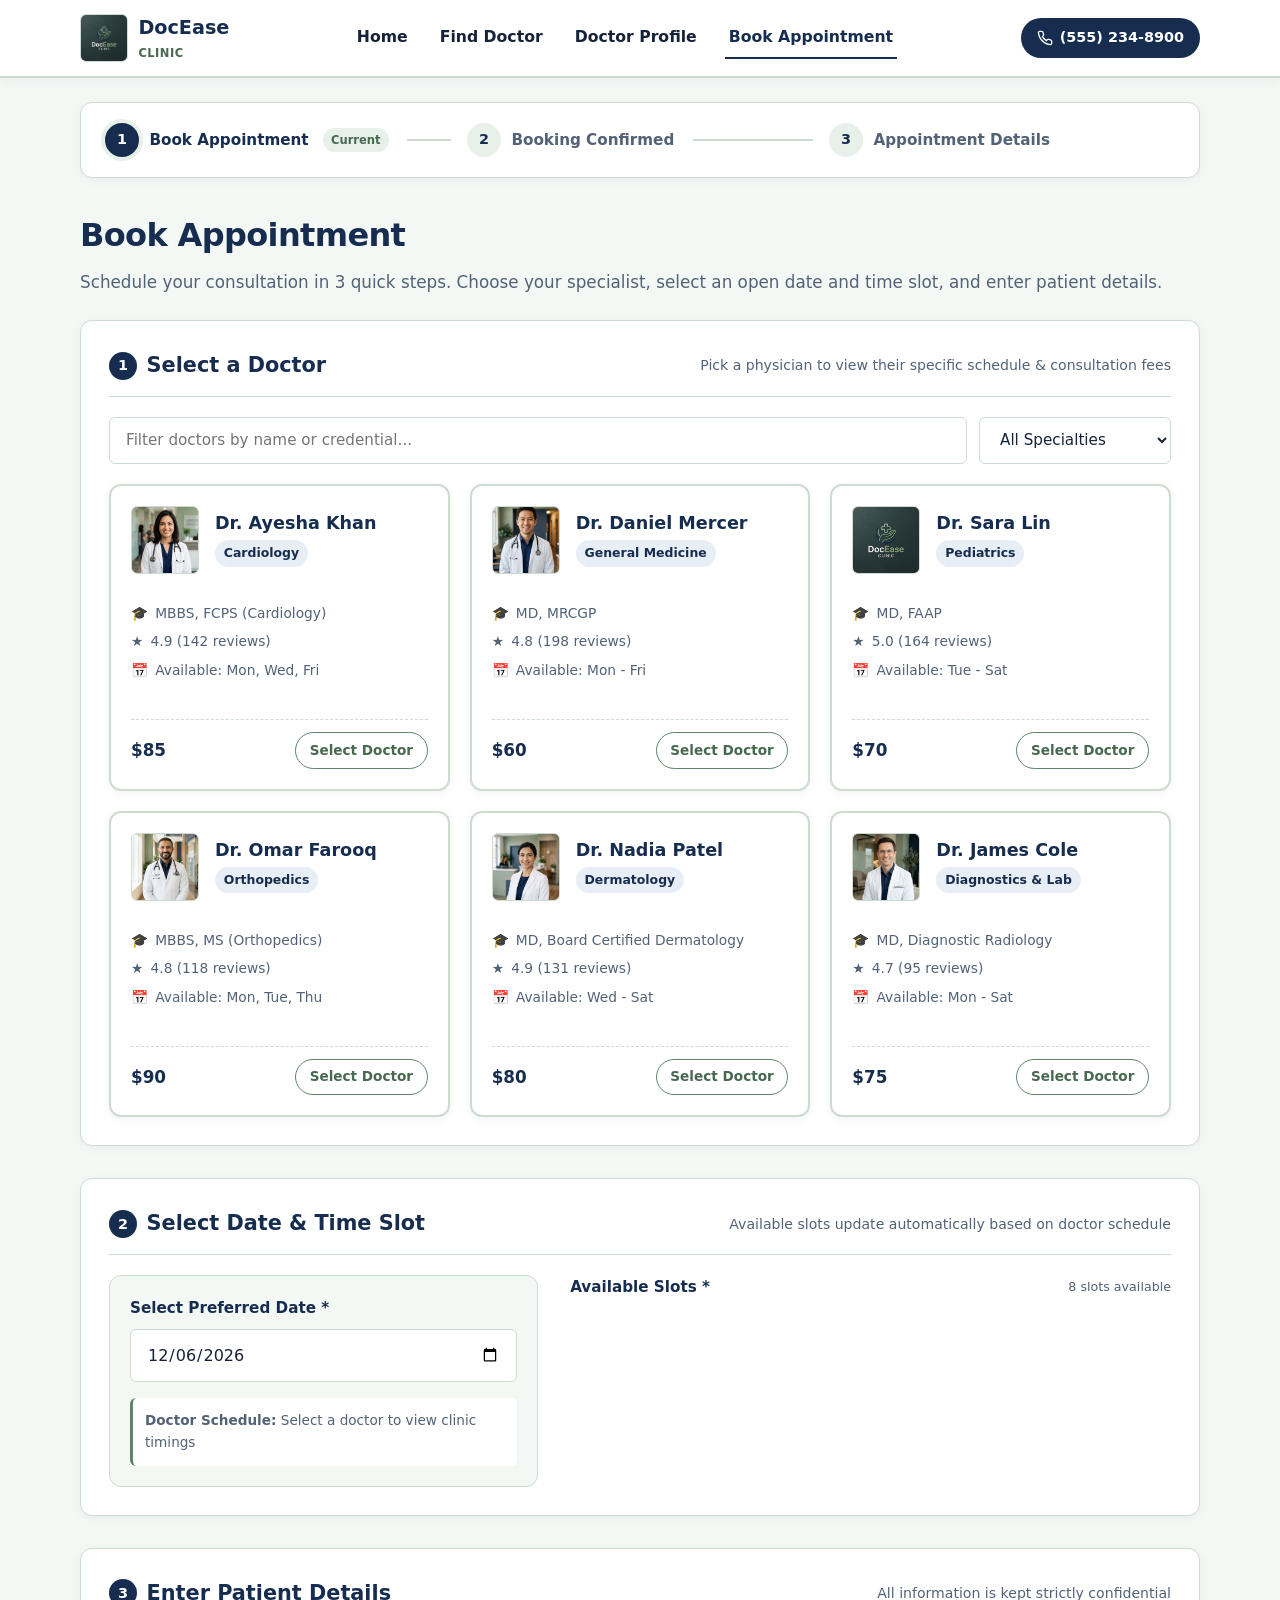
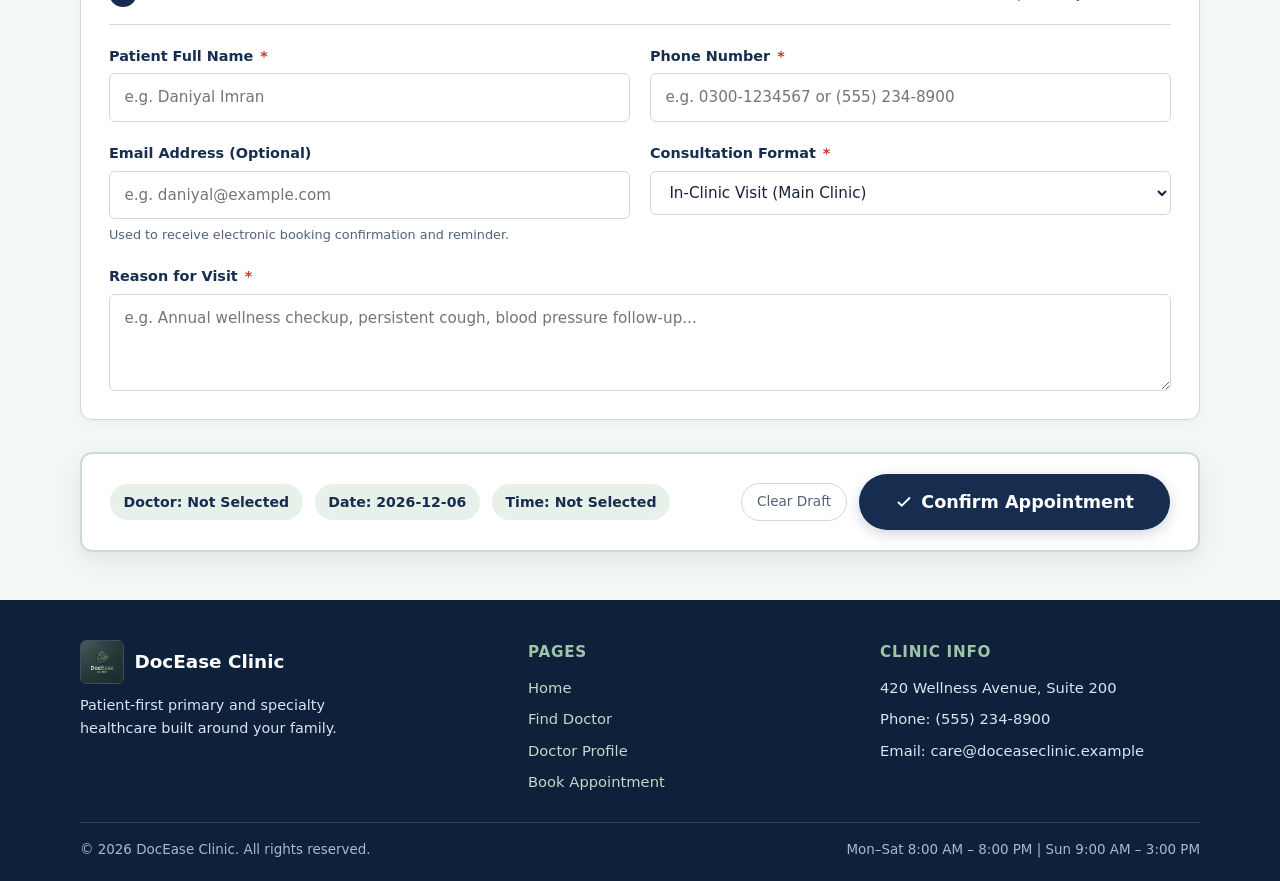
==== book-appointment.html @ dcadb812 "Implement Page 1 appointment booking" ====
<!DOCTYPE html>
<html lang="en">
<head>
  <meta charset="UTF-8">
  <meta name="viewport" content="width=device-width, initial-scale=1.0">
  <title>DocEase Clinic | Book Appointment</title>
  <meta name="description" content="Book an in-clinic or video consultation appointment with DocEase Clinic doctors. Choose your specialist, pick an available slot, and confirm in minutes.">
  <link rel="icon" type="image/jpeg" href="images/logo.jpg">
  <link rel="stylesheet" href="css/styles.css">
  <link rel="stylesheet" href="css/booking.css">
</head>
<body>
  <a class="skip-link" href="#main-content">Skip to main content</a>

  <!-- Header: Shared DocEase Navbar -->
  <header class="site-header">
    <div class="container nav-wrapper">
      <a class="brand" href="index.html">
        <img class="brand__logo" src="images/logo.jpg" alt="DocEase Clinic logo">
        <span>
          DocEase
          <span class="brand__sub">Clinic</span>
        </span>
      </a>

      <button class="nav-toggle" id="navToggle" type="button" aria-expanded="false" aria-controls="navMenu" aria-label="Toggle navigation menu">
        Menu
      </button>

      <nav class="nav-center" aria-label="Primary navigation">
        <ul class="nav-menu" id="navMenu">
          <li><a class="nav-link" href="index.html">Home</a></li>
          <li><a class="nav-link" href="finddoctor.html">Find Doctor</a></li>
          <li><a class="nav-link" href="doctorprofile.html">Doctor Profile</a></li>
          <li><a class="nav-link is-active" href="book-appointment.html" aria-current="page">Book Appointment</a></li>
        </ul>
      </nav>

      <a class="nav-phone" href="tel:+15552348900" aria-label="Call clinic phone number">
        <svg width="16" height="16" viewBox="0 0 24 24" fill="none" stroke="currentColor" stroke-width="2" aria-hidden="true">
          <path d="M22 16.92v3a2 2 0 0 1-2.18 2 19.79 19.79 0 0 1-8.63-3.07 19.5 19.5 0 0 1-6-6 19.79 19.79 0 0 1-3.07-8.67A2 2 0 0 1 4.11 2h3a2 2 0 0 1 2 1.72 12.84 12.84 0 0 0 .7 2.81 2 2 0 0 1-.45 2.11L8.09 9.91a16 16 0 0 0 6 6l1.27-1.27a2 2 0 0 1 2.11-.45 12.84 12.84 0 0 0 2.81.7A2 2 0 0 1 22 16.92z"/>
        </svg>
        (555) 234-8900
      </a>
    </div>
  </header>

  <main id="main-content">
    <div class="container">

      <!-- Breadcrumbs & Step Progress Bar (Matches Wireframe Navigation) -->
      <nav class="booking-steps-wrapper" aria-label="Appointment booking steps">
        <ol class="booking-steps">
          <li class="booking-step-item is-active" aria-current="step">
            <span class="booking-step-number">1</span>
            <span>Book Appointment</span>
            <span class="booking-step-tag">Current</span>
          </li>
          <li class="booking-step-item">
            <span class="booking-step-number">2</span>
            <span>Booking Confirmed</span>
          </li>
          <li class="booking-step-item">
            <span class="booking-step-number">3</span>
            <span>Appointment Details</span>
          </li>
        </ol>
      </nav>

      <!-- Main Heading -->
      <h1 class="booking-page-title">Book Appointment</h1>
      <p class="booking-page-subtitle">
        Schedule your consultation in 3 quick steps. Choose your specialist, select an open date and time slot, and enter patient details.
      </p>

      <!-- Alert Notification Banner (for submission feedback or errors) -->
      <div id="bookingAlert" class="booking-alert-toast" role="alert" aria-live="assertive">
        <span id="bookingAlertText"></span>
      </div>

      <form id="appointmentBookingForm" novalidate>

        <!-- ================================================================
             SECTION 1: Select a Doctor
             ================================================================ -->
        <section class="booking-section" id="sectionDoctor" aria-labelledby="headingDoctor">
          <div class="booking-section-header">
            <h2 class="booking-section-title" id="headingDoctor">
              <span class="section-number-badge" aria-hidden="true">1</span>
              Select a Doctor
            </h2>
            <span class="booking-section-tip">Pick a physician to view their specific schedule &amp; consultation fees</span>
          </div>

          <!-- Doctor Filter and Search Bar -->
          <div class="doctor-search-bar">
            <label class="sr-only" for="doctorSearchInput">Search doctor by name or specialty</label>
            <input
              type="search"
              id="doctorSearchInput"
              class="doctor-search-input"
              placeholder="Filter doctors by name or credential..."
              autocomplete="off"
            >
            <label class="sr-only" for="doctorSpecialtyFilter">Filter by specialty</label>
            <select id="doctorSpecialtyFilter" class="doctor-filter-select">
              <option value="all">All Specialties</option>
              <option value="Cardiology">Cardiology</option>
              <option value="General Medicine">General Medicine</option>
              <option value="Pediatrics">Pediatrics</option>
              <option value="Orthopedics">Orthopedics</option>
              <option value="Dermatology">Dermatology</option>
              <option value="Diagnostics &amp; Lab">Diagnostics &amp; Lab</option>
            </select>
          </div>

          <!-- Doctor Cards Container (populated by js/booking.js) -->
          <div
            id="doctorsContainer"
            class="doctors-cards-grid"
            role="radiogroup"
            aria-labelledby="headingDoctor"
          >
            <!-- Rendered dynamically from window.CLINIC_DATA.doctors -->
          </div>

          <div id="doctorSelectionError" class="field-error-msg" role="alert">
            Please choose a doctor before continuing.
          </div>
        </section>

        <!-- ================================================================
             SECTION 2: Select Date & Time Slot
             ================================================================ -->
        <section class="booking-section" id="sectionDateTime" aria-labelledby="headingDateTime">
          <div class="booking-section-header">
            <h2 class="booking-section-title" id="headingDateTime">
              <span class="section-number-badge" aria-hidden="true">2</span>
              Select Date &amp; Time Slot
            </h2>
            <span class="booking-section-tip">Available slots update automatically based on doctor schedule</span>
          </div>

          <div class="datetime-container">
            <!-- Left: Date Picker -->
            <div class="date-picker-box">
              <label for="appointmentDate">Select Preferred Date <span class="required-star">*</span></label>
              <input
                type="date"
                id="appointmentDate"
                class="date-input"
                required
                aria-describedby="doctorScheduleHelp"
              >
              <div id="dateError" class="field-error-msg" role="alert">
                Please select a valid future date.
              </div>

              <div class="doctor-availability-info" id="doctorScheduleHelp">
                <strong>Doctor Schedule:</strong>
                <span id="selectedDoctorScheduleText">Select a doctor to view clinic timings</span>
              </div>
            </div>

            <!-- Right: Time Slots -->
            <div class="slots-box">
              <div class="slots-box__title">
                <span>Available Slots <span class="required-star">*</span></span>
                <small id="slotCountLabel" style="font-weight:400;color:var(--color-text-muted);">8 slots available</small>
              </div>

              <div
                id="slotsGrid"
                class="slots-grid"
                role="radiogroup"
                aria-label="Available appointment time slots"
              >
                <!-- Time slot buttons populated by js/booking.js -->
              </div>

              <div id="slotError" class="field-error-msg" role="alert">
                Please select an available time slot.
              </div>

              <!-- Inline feedback message for booked/unavailable slots -->
              <div
                id="slotNotification"
                class="slot-notification-banner slot-notification-banner--warning"
                role="status"
                aria-live="polite"
              ></div>
            </div>
          </div>
        </section>

        <!-- ================================================================
             SECTION 3: Enter Patient Details
             ================================================================ -->
        <section class="booking-section" id="sectionPatient" aria-labelledby="headingPatient">
          <div class="booking-section-header">
            <h2 class="booking-section-title" id="headingPatient">
              <span class="section-number-badge" aria-hidden="true">3</span>
              Enter Patient Details
            </h2>
            <span class="booking-section-tip">All information is kept strictly confidential</span>
          </div>

          <div class="patient-form-grid">
            <!-- Full Name (Matching wireframe sketch placeholder: e.g. Daniyal Imran) -->
            <div class="form-group">
              <label for="patientFullName">Patient Full Name <span class="required-star">*</span></label>
              <input
                type="text"
                id="patientFullName"
                class="form-input"
                placeholder="e.g. Daniyal Imran"
                required
                autocomplete="name"
              >
              <div id="nameError" class="field-error-msg" role="alert">
                Please enter the patient's full name (at least 2 letters).
              </div>
            </div>

            <!-- Phone Number -->
            <div class="form-group">
              <label for="patientPhone">Phone Number <span class="required-star">*</span></label>
              <input
                type="tel"
                id="patientPhone"
                class="form-input"
                placeholder="e.g. 0300-1234567 or (555) 234-8900"
                required
                autocomplete="tel"
              >
              <div id="phoneError" class="field-error-msg" role="alert">
                Please enter a valid contact phone number (min 7 digits).
              </div>
            </div>

            <!-- Email Address (Optional for booking pass) -->
            <div class="form-group">
              <label for="patientEmail">Email Address (Optional)</label>
              <input
                type="email"
                id="patientEmail"
                class="form-input"
                placeholder="e.g. daniyal@example.com"
                autocomplete="email"
              >
              <span class="form-hint">Used to receive electronic booking confirmation and reminder.</span>
            </div>

            <!-- Visit Format Selector -->
            <div class="form-group">
              <label for="visitFormat">Consultation Format <span class="required-star">*</span></label>
              <select id="visitFormat" class="form-select" required>
                <option value="In-Clinic Visit">In-Clinic Visit (Main Clinic)</option>
                <option value="Video Consultation">Video Consultation (Telehealth)</option>
              </select>
            </div>

            <!-- Reason for visit (Matching wireframe sketch) -->
            <div class="form-group full-width">
              <label for="patientReason">Reason for Visit <span class="required-star">*</span></label>
              <textarea
                id="patientReason"
                class="form-textarea"
                rows="3"
                placeholder="e.g. Annual wellness checkup, persistent cough, blood pressure follow-up..."
                required
              ></textarea>
              <div id="reasonError" class="field-error-msg" role="alert">
                Please describe the primary reason for your visit (min 5 characters).
              </div>
            </div>
          </div>
        </section>

        <!-- ================================================================
             Summary & Action Bar
             ================================================================ -->
        <div class="booking-action-bar">
          <div class="booking-summary-chips" aria-label="Current booking selection summary">
            <span class="summary-pill" id="summaryDoctorChip">Doctor: Not Selected</span>
            <span class="summary-pill" id="summaryDateChip">Date: Not Selected</span>
            <span class="summary-pill" id="summaryTimeChip">Time: Not Selected</span>
          </div>

          <div style="display:flex; gap:0.75rem; align-items:center;">
            <button type="button" id="clearDraftBtn" class="btn-clear-draft">
              Clear Draft
            </button>
            <button type="submit" id="confirmAppointmentBtn" class="btn-confirm-appointment">
              <svg width="18" height="18" viewBox="0 0 24 24" fill="none" stroke="currentColor" stroke-width="2.5" aria-hidden="true">
                <polyline points="20 6 9 17 4 12"></polyline>
              </svg>
              Confirm Appointment
            </button>
          </div>
        </div>

      </form>
    </div>
  </main>

  <!-- Footer: Shared DocEase Footer -->
  <footer class="site-footer">
    <div class="container">
      <div class="footer-grid">
        <div>
          <div class="footer-brand">
            <img class="footer-brand__logo" src="images/logo.jpg" alt="DocEase Clinic logo">
            <span>DocEase Clinic</span>
          </div>
          <p style="margin:0;font-size:0.9rem;max-width:300px;">
            Patient-first primary and specialty healthcare built around your family.
          </p>
        </div>

        <div>
          <h3 class="footer-heading">Pages</h3>
          <ul class="footer-lines">
            <li><a href="index.html">Home</a></li>
            <li><a href="finddoctor.html">Find Doctor</a></li>
            <li><a href="doctorprofile.html">Doctor Profile</a></li>
            <li><a href="book-appointment.html">Book Appointment</a></li>
          </ul>
        </div>

        <div>
          <h3 class="footer-heading">Clinic Info</h3>
          <ul class="footer-lines">
            <li>420 Wellness Avenue, Suite 200</li>
            <li>Phone: (555) 234-8900</li>
            <li>Email: care@doceaseclinic.example</li>
          </ul>
        </div>
      </div>

      <div class="footer-bottom">
        <span>&copy; <span id="currentYear">2026</span> DocEase Clinic. All rights reserved.</span>
        <span>Mon–Sat 8:00 AM – 8:00 PM | Sun 9:00 AM – 3:00 PM</span>
      </div>
    </div>
  </footer>

  <!-- Scripts -->
  <script src="js/data.js"></script>
  <script src="js/main.js"></script>
  <script src="js/booking.js"></script>
</body>
</html>
---- css/styles.css ----
/* ==========================================================================
   DocEase Clinic - Sage Green & Navy Blue Theme
   Styled for Home & Find Doctor Prototypes
   ========================================================================== */

:root {
  /* Navy Blue & Sage Green Palette */
  --color-navy: #162d50;
  --color-navy-dark: #0f203b;
  --color-navy-soft: #e8eef6;

  --color-sage: #5f8567;
  --color-sage-dark: #486950;
  --color-sage-light: #e7f0e9;
  --color-sage-tint: #f4f8f5;

  --color-bg: var(--color-sage-tint);
  --color-surface: #ffffff;
  --color-text: #152238;
  --color-text-muted: #526277;
  --color-border: #cedbd1;

  --font-sans: "Segoe UI", system-ui, -apple-system, BlinkMacSystemFont, Roboto,
    "Helvetica Neue", Arial, sans-serif;

  --container-max: 1160px;
  --radius-sm: 6px;
  --radius-md: 12px;
  --radius-lg: 16px;
  --radius-pill: 999px;

  --shadow-sm: 0 2px 8px rgba(22, 45, 80, 0.06);
  --shadow-md: 0 8px 24px rgba(22, 45, 80, 0.09);
}

*,
*::before,
*::after {
  box-sizing: border-box;
}

html {
  scroll-behavior: smooth;
}

body {
  margin: 0;
  font-family: var(--font-sans);
  color: var(--color-text);
  background-color: var(--color-bg);
  line-height: 1.6;
  -webkit-font-smoothing: antialiased;
}

img,
svg {
  display: block;
  max-width: 100%;
}

a {
  color: var(--color-navy);
  text-decoration: none;
}

a:hover {
  color: var(--color-sage-dark);
}

button,
input,
select,
textarea {
  font: inherit;
  color: inherit;
}

:focus-visible {
  outline: 3px solid var(--color-sage);
  outline-offset: 2px;
}

.sr-only {
  position: absolute;
  width: 1px;
  height: 1px;
  padding: 0;
  margin: -1px;
  overflow: hidden;
  clip: rect(0, 0, 0, 0);
  border: 0;
}

.skip-link {
  position: absolute;
  left: 1rem;
  top: -3rem;
  background: var(--color-navy);
  color: #ffffff;
  padding: 0.6rem 1rem;
  border-radius: var(--radius-sm);
  z-index: 1000;
  font-weight: 600;
}

.skip-link:focus {
  top: 0.75rem;
  color: #ffffff;
}

.container {
  width: 100%;
  max-width: var(--container-max);
  margin: 0 auto;
  padding: 0 1.25rem;
}

/* ==========================================================================
   Header / Navbar (Logo Left | Links Center | Phone No. Right)
   ========================================================================== */
.site-header {
  position: sticky;
  top: 0;
  z-index: 900;
  background: var(--color-surface);
  border-bottom: 2px solid var(--color-border);
  box-shadow: var(--shadow-sm);
}

.nav-wrapper {
  display: grid;
  grid-template-columns: auto 1fr auto;
  align-items: center;
  min-height: 76px;
  gap: 1.25rem;
}

.brand {
  display: inline-flex;
  align-items: center;
  gap: 0.65rem;
  font-weight: 700;
  font-size: 1.2rem;
  color: var(--color-navy);
}

.brand__logo {
  width: 48px;
  height: 48px;
  border-radius: var(--radius-sm);
  object-fit: cover;
  border: 1px solid var(--color-border);
  flex-shrink: 0;
}

.footer-brand__logo {
  width: 44px;
  height: 44px;
  border-radius: var(--radius-sm);
  object-fit: cover;
  border: 1px solid rgba(255, 255, 255, 0.2);
  flex-shrink: 0;
}

.brand__sub {
  display: block;
  font-size: 0.72rem;
  font-weight: 600;
  color: var(--color-sage-dark);
  letter-spacing: 0.04em;
  text-transform: uppercase;
}

.nav-center {
  display: flex;
  justify-content: center;
}

.nav-menu {
  display: flex;
  align-items: center;
  gap: 1.5rem;
  list-style: none;
  margin: 0;
  padding: 0;
}

.nav-link {
  display: inline-block;
  padding: 0.45rem 0.25rem;
  font-weight: 600;
  font-size: 0.98rem;
  color: var(--color-text);
  border-bottom: 2px solid transparent;
  transition: color 0.18s ease, border-color 0.18s ease;
}

.nav-link:hover {
  color: var(--color-navy);
  border-bottom-color: var(--color-sage);
}

.nav-link.is-active {
  color: var(--color-navy);
  border-bottom-color: var(--color-navy);
}

.nav-phone {
  display: inline-flex;
  align-items: center;
  gap: 0.45rem;
  padding: 0.52rem 1rem;
  border-radius: var(--radius-pill);
  background: var(--color-navy);
  color: #ffffff;
  font-weight: 600;
  font-size: 0.9rem;
  white-space: nowrap;
  transition: background-color 0.18s ease;
}

.nav-phone:hover {
  background: var(--color-sage-dark);
  color: #ffffff;
}

.nav-toggle {
  display: none;
  background: var(--color-sage-light);
  border: 1px solid var(--color-border);
  border-radius: var(--radius-sm);
  padding: 0.45rem 0.7rem;
  cursor: pointer;
  color: var(--color-navy);
  font-weight: 600;
}

/* ==========================================================================
   Hero Section (Left: Clinic Timing, Quote/Line, Search Bar | Right: IMG)
   ========================================================================== */
.hero {
  padding: 2.75rem 0 2.25rem;
  background: linear-gradient(135deg, var(--color-sage-light) 0%, var(--color-bg) 55%, var(--color-navy-soft) 100%);
  border-bottom: 1px solid var(--color-border);
}

.hero__grid {
  display: grid;
  grid-template-columns: 1.05fr 0.95fr;
  align-items: center;
  gap: 2.5rem;
}

.clinic-timing-pill {
  display: inline-flex;
  align-items: center;
  gap: 0.5rem;
  padding: 0.38rem 0.9rem;
  border-radius: var(--radius-pill);
  background: var(--color-navy);
  color: #ffffff;
  font-size: 0.85rem;
  font-weight: 600;
  margin-bottom: 1rem;
}

.clinic-timing-pill__dot {
  width: 8px;
  height: 8px;
  border-radius: 50%;
  background: #8fd19e;
}

.hero__quote {
  margin: 0 0 0.85rem;
  font-size: clamp(1.85rem, 3.6vw, 2.7rem);
  line-height: 1.16;
  color: var(--color-navy);
  letter-spacing: -0.015em;
}

.hero__quote span {
  color: var(--color-sage-dark);
}

.hero__lines {
  margin: 0 0 1.5rem;
  color: var(--color-text-muted);
  font-size: 1.02rem;
  max-width: 540px;
  display: grid;
  gap: 0.35rem;
}

/* Search Bar under Quote/Line */
.search-wrapper {
  position: relative;
  max-width: 540px;
}

.hero-search {
  display: flex;
  align-items: center;
  background: var(--color-surface);
  border: 2px solid var(--color-navy);
  border-radius: var(--radius-md);
  padding: 0.35rem 0.45rem 0.35rem 0.85rem;
  box-shadow: var(--shadow-sm);
  gap: 0.5rem;
}

.hero-search__icon {
  color: var(--color-sage-dark);
  flex-shrink: 0;
}

.hero-search__input {
  flex: 1;
  min-width: 0;
  border: 0;
  background: transparent;
  padding: 0.45rem 0.25rem;
  font-size: 0.96rem;
}

.hero-search__input:focus {
  outline: none;
}

.hero-search__btn {
  background: var(--color-sage);
  color: #ffffff;
  border: 0;
  border-radius: var(--radius-sm);
  padding: 0.55rem 1.05rem;
  font-weight: 600;
  cursor: pointer;
  transition: background-color 0.18s ease;
}

.hero-search__btn:hover {
  background: var(--color-sage-dark);
}

.search-results {
  position: absolute;
  top: calc(100% + 0.45rem);
  left: 0;
  right: 0;
  background: var(--color-surface);
  border: 1px solid var(--color-border);
  border-radius: var(--radius-md);
  box-shadow: var(--shadow-md);
  z-index: 200;
  max-height: 260px;
  overflow-y: auto;
}

.search-results[hidden] {
  display: none;
}

.search-result-item {
  display: flex;
  justify-content: space-between;
  align-items: center;
  gap: 0.75rem;
  padding: 0.7rem 0.95rem;
  border-bottom: 1px solid var(--color-border);
  font-size: 0.92rem;
}

.search-result-item:last-child {
  border-bottom: 0;
}

.search-result-item:hover {
  background: var(--color-sage-light);
}

.search-result-item__doctor {
  display: inline-flex;
  align-items: center;
  gap: 0.6rem;
}

.search-result-thumb,
.search-result-initials {
  width: 32px;
  height: 32px;
  border-radius: 50%;
  flex-shrink: 0;
}

.search-result-thumb {
  object-fit: cover;
  object-position: center top;
  border: 1.5px solid var(--color-border);
}

.search-result-initials {
  display: inline-flex;
  align-items: center;
  justify-content: center;
  background: var(--color-navy);
  color: #ffffff;
  font-size: 0.72rem;
  font-weight: 700;
}

.search-result-footer {
  display: flex;
  justify-content: space-between;
  align-items: center;
  padding: 0.65rem 0.95rem;
  background: var(--color-navy-soft);
  color: var(--color-navy);
  font-size: 0.88rem;
  font-weight: 700;
}

.search-result-footer:hover {
  background: var(--color-sage-light);
  color: var(--color-navy-dark);
}

/* Home Hero Quick Links & Card Action Links */
.hero-quick-actions {
  margin-top: 1rem;
  display: flex;
  flex-wrap: wrap;
  align-items: center;
  gap: 0.5rem;
  max-width: 540px;
}

.hero-quick-btn {
  display: inline-flex;
  align-items: center;
  gap: 0.4rem;
  padding: 0.45rem 0.9rem;
  border-radius: var(--radius-pill);
  background: var(--color-navy);
  color: #ffffff;
  font-size: 0.86rem;
  font-weight: 600;
  transition: background-color 0.18s ease, transform 0.15s ease;
}

.hero-quick-btn:hover {
  background: var(--color-sage-dark);
  color: #ffffff;
  transform: translateY(-1px);
}

.hero-quick-btn--outline {
  background: var(--color-surface);
  color: var(--color-navy);
  border: 1.5px solid var(--color-navy);
}

.hero-quick-btn--outline:hover {
  background: var(--color-navy);
  color: #ffffff;
}

.chart-panel__action--navy {
  background: var(--color-navy-soft);
  border-color: var(--color-navy);
}

.hero-quick-chip {
  display: inline-flex;
  align-items: center;
  padding: 0.36rem 0.75rem;
  border-radius: var(--radius-pill);
  background: var(--color-surface);
  border: 1px solid var(--color-border);
  color: var(--color-navy);
  font-size: 0.82rem;
  font-weight: 600;
  transition: background-color 0.18s ease, border-color 0.18s ease;
}

.hero-quick-chip:hover {
  background: var(--color-sage-light);
  border-color: var(--color-sage);
  color: var(--color-navy-dark);
}

.chart-panel__action {
  display: inline-flex;
  align-items: center;
  gap: 0.35rem;
  padding: 0.48rem 0.95rem;
  border-radius: var(--radius-pill);
  background: var(--color-sage-light);
  border: 1px solid var(--color-border);
  color: var(--color-navy);
  font-size: 0.86rem;
  font-weight: 600;
  white-space: nowrap;
  transition: background-color 0.18s ease, border-color 0.18s ease;
}

.chart-panel__action:hover {
  background: var(--color-navy);
  border-color: var(--color-navy);
  color: #ffffff;
}

/* Right Hero IMG Box */
.hero-image-card {
  background: var(--color-surface);
  border: 2px solid var(--color-border);
  border-radius: var(--radius-lg);
  padding: 1rem;
  box-shadow: var(--shadow-md);
}

.hero-image-card img,
.hero-image-card svg {
  width: 100%;
  aspect-ratio: 3 / 2;
  object-fit: cover;
  border-radius: var(--radius-md);
}

/* ==========================================================================
   Clinic Analysis Chart Band (Full Width Centered Box)
   ========================================================================== */
.section {
  padding: 2.25rem 0;
}

.chart-panel {
  background: var(--color-surface);
  border: 2px solid var(--color-border);
  border-radius: var(--radius-lg);
  padding: 1.5rem 1.75rem;
  box-shadow: var(--shadow-sm);
}

.chart-panel__header {
  display: flex;
  flex-wrap: wrap;
  justify-content: space-between;
  align-items: center;
  gap: 1rem;
  margin-bottom: 1.25rem;
}

.chart-panel__title {
  margin: 0;
  font-size: 1.3rem;
  color: var(--color-navy);
}

.chart-panel__subtitle {
  margin: 0.2rem 0 0;
  font-size: 0.9rem;
  color: var(--color-text-muted);
}

.chart-legend {
  display: flex;
  flex-wrap: wrap;
  gap: 1rem;
  font-size: 0.86rem;
  font-weight: 600;
}

.legend-item {
  display: inline-flex;
  align-items: center;
  gap: 0.4rem;
}

.legend-swatch {
  width: 12px;
  height: 12px;
  border-radius: 3px;
}

.legend-swatch--navy {
  background: var(--color-navy);
}

.legend-swatch--sage {
  background: var(--color-sage);
}

.chart-bars {
  display: grid;
  grid-template-columns: repeat(6, 1fr);
  gap: 1rem;
  align-items: end;
  min-height: 170px;
  padding: 1rem 0.5rem 0.25rem;
  border-bottom: 2px solid var(--color-border);
}

.chart-col {
  display: flex;
  flex-direction: column;
  align-items: center;
  gap: 0.45rem;
  height: 100%;
  justify-content: flex-end;
}

.chart-col__pair {
  display: flex;
  align-items: flex-end;
  gap: 0.3rem;
  height: 125px;
}

.chart-bar {
  width: 18px;
  border-radius: 5px 5px 0 0;
  transition: opacity 0.18s ease, transform 0.18s ease;
}

.chart-bar:hover {
  opacity: 0.88;
  transform: translateY(-2px);
}

.chart-bar--navy {
  background: var(--color-navy);
}

.chart-bar--sage {
  background: var(--color-sage);
}

.chart-col__label {
  font-size: 0.82rem;
  font-weight: 600;
  color: var(--color-text-muted);
  text-align: center;
}

.chart-col__val {
  font-size: 0.76rem;
  font-weight: 700;
  color: var(--color-navy);
}

/* ==========================================================================
   4-Image Row (Img 1 | Img 2 | Img 3 | Img 4)
   ========================================================================== */
.gallery-grid {
  display: grid;
  grid-template-columns: repeat(4, 1fr);
  gap: 1.25rem;
}

.gallery-card {
  background: var(--color-surface);
  border: 1px solid var(--color-border);
  border-radius: var(--radius-md);
  overflow: hidden;
  box-shadow: var(--shadow-sm);
  display: flex;
  flex-direction: column;
  transition: transform 0.2s ease, box-shadow 0.2s ease;
}

.gallery-card:hover {
  transform: translateY(-3px);
  box-shadow: var(--shadow-md);
}

.gallery-card__img {
  background: var(--color-sage-light);
  border-bottom: 1px solid var(--color-border);
  padding: 0.85rem;
}

.gallery-card__body {
  padding: 0.95rem 1rem 1.05rem;
  display: flex;
  flex-direction: column;
  flex: 1;
}

.gallery-card__title {
  margin: 0 0 0.25rem;
  font-size: 1rem;
  color: var(--color-navy);
}

.gallery-card__caption {
  margin: 0 0 0.75rem;
  font-size: 0.86rem;
  color: var(--color-text-muted);
  flex: 1;
}

.gallery-card__link {
  display: inline-flex;
  align-items: center;
  gap: 0.3rem;
  font-size: 0.84rem;
  font-weight: 700;
  color: var(--color-sage-dark);
}

.gallery-card__link:hover {
  color: var(--color-navy);
  text-decoration: underline;
}

/* ==========================================================================
   Find Doctor Page (Prototype: Directory Header + Filter/Search Box + Grid)
   ========================================================================== */
.directory-hero {
  padding: 2.35rem 0 1.85rem;
  background: linear-gradient(135deg, var(--color-sage-light) 0%, var(--color-bg) 55%, var(--color-navy-soft) 100%);
  border-bottom: 1px solid var(--color-border);
}

.directory-hero__badge {
  display: inline-flex;
  align-items: center;
  gap: 0.45rem;
  padding: 0.36rem 0.9rem;
  border-radius: var(--radius-pill);
  background: var(--color-navy);
  color: #ffffff;
  font-size: 0.83rem;
  font-weight: 600;
  letter-spacing: 0.02em;
  margin-bottom: 0.9rem;
}

.directory-hero__title {
  margin: 0 0 0.65rem;
  font-size: clamp(1.85rem, 3.4vw, 2.55rem);
  line-height: 1.15;
  color: var(--color-navy);
  letter-spacing: -0.015em;
}

.directory-hero__title span {
  color: var(--color-sage-dark);
}

.directory-hero__lines {
  display: grid;
  gap: 0.3rem;
  max-width: 680px;
  color: var(--color-text-muted);
  font-size: 1rem;
}

.directory-hero__lines p {
  margin: 0;
}

/* Filter and Search Box (matches prototype card) */
.filter-panel {
  background: var(--color-surface);
  border: 2px solid var(--color-border);
  border-radius: var(--radius-lg);
  padding: 1.5rem 1.6rem;
  box-shadow: var(--shadow-md);
}

.filter-search {
  display: flex;
  align-items: center;
  gap: 0.65rem;
  background: var(--color-sage-tint);
  border: 2px solid var(--color-navy);
  border-radius: var(--radius-pill);
  padding: 0.45rem 0.65rem 0.45rem 1.05rem;
  margin-bottom: 1.35rem;
  transition: box-shadow 0.18s ease;
}

.filter-search:focus-within {
  box-shadow: 0 0 0 3px rgba(95, 133, 103, 0.25);
}

.filter-search__icon {
  color: var(--color-navy);
  flex-shrink: 0;
}

.filter-search__input {
  flex: 1;
  min-width: 0;
  border: 0;
  background: transparent;
  padding: 0.4rem 0.25rem;
  font-size: 0.98rem;
  color: var(--color-text);
}

.filter-search__input:focus {
  outline: none;
}

.filter-search__clear {
  border: 0;
  background: var(--color-navy-soft);
  color: var(--color-navy);
  border-radius: var(--radius-pill);
  padding: 0.32rem 0.75rem;
  font-size: 0.82rem;
  font-weight: 600;
  cursor: pointer;
}

.filter-search__clear:hover {
  background: var(--color-navy);
  color: #ffffff;
}

.filter-groups {
  display: grid;
  gap: 1.15rem;
}

.filter-groups > div,
.filter-split > div {
  min-width: 0;
}

.filter-split {
  display: grid;
  grid-template-columns: 1fr 1fr;
  gap: 1.25rem;
  padding-top: 0.75rem;
  border-top: 1px solid var(--color-border);
}

.filter-split--triple {
  grid-template-columns: repeat(3, 1fr);
}

.filter-group__label {
  display: block;
  margin-bottom: 0.55rem;
  font-size: 0.9rem;
  font-weight: 700;
  color: var(--color-navy);
  letter-spacing: 0.01em;
}

.filter-chips {
  display: flex;
  flex-wrap: wrap;
  gap: 0.5rem;
}

.filter-chip {
  padding: 0.45rem 0.95rem;
  border-radius: var(--radius-sm);
  border: 1.5px solid var(--color-border);
  background: var(--color-sage-tint);
  color: var(--color-navy);
  font-size: 0.88rem;
  font-weight: 600;
  cursor: pointer;
  transition: background-color 0.16s ease, color 0.16s ease, border-color 0.16s ease, transform 0.12s ease;
}

.filter-chip:hover {
  background: var(--color-sage-light);
  border-color: var(--color-sage);
}

.filter-chip.is-active {
  background: var(--color-navy);
  border-color: var(--color-navy);
  color: #ffffff;
}

.filter-chip--sage.is-active {
  background: var(--color-sage-dark);
  border-color: var(--color-sage-dark);
  color: #ffffff;
}

/* Results Toolbar & Doctor Cards */
.directory-toolbar {
  display: flex;
  flex-wrap: wrap;
  justify-content: space-between;
  align-items: center;
  gap: 0.75rem;
  margin: 1.65rem 0 1.1rem;
}

.directory-toolbar__actions {
  display: flex;
  flex-wrap: wrap;
  align-items: center;
  gap: 0.65rem;
}

.directory-count {
  margin: 0;
  font-size: 0.98rem;
  font-weight: 700;
  color: var(--color-navy);
}

.directory-count span {
  color: var(--color-sage-dark);
}

.btn-reset {
  padding: 0.42rem 0.95rem;
  border-radius: var(--radius-pill);
  border: 1.5px solid var(--color-navy);
  background: transparent;
  color: var(--color-navy);
  font-size: 0.85rem;
  font-weight: 600;
  cursor: pointer;
  transition: background-color 0.16s ease, color 0.16s ease;
}

.btn-reset:hover:not(:disabled) {
  background: var(--color-navy);
  color: #ffffff;
}

.btn-reset:disabled {
  opacity: 0.45;
  cursor: default;
}

.doctors-grid {
  display: grid;
  grid-template-columns: repeat(3, 1fr);
  gap: 1.25rem;
}

.doctor-card {
  min-width: 0;
  background: var(--color-surface);
  border: 1.5px solid var(--color-border);
  border-top: 4px solid var(--color-navy);
  border-radius: var(--radius-md);
  padding: 1.25rem;
  box-shadow: var(--shadow-sm);
  display: flex;
  flex-direction: column;
  gap: 0.9rem;
  transition: transform 0.18s ease, box-shadow 0.18s ease, border-color 0.18s ease;
}

.doctor-card:hover {
  transform: translateY(-3px);
  box-shadow: var(--shadow-md);
  border-color: var(--color-sage);
}

.doctor-card__head {
  display: flex;
  align-items: flex-start;
  gap: 0.85rem;
}

.doctor-card__avatar {
  width: 56px;
  height: 56px;
  border-radius: var(--radius-md);
  background: linear-gradient(135deg, var(--color-navy), var(--color-sage-dark));
  color: #ffffff;
  font-weight: 700;
  font-size: 1.05rem;
  display: inline-flex;
  align-items: center;
  justify-content: center;
  flex-shrink: 0;
  overflow: hidden;
}

.doctor-card__avatar--photo {
  background: var(--color-sage-light);
  border: 2px solid var(--color-border);
}

.doctor-card__avatar--photo img {
  width: 100%;
  height: 100%;
  object-fit: cover;
  object-position: center top;
}

.doctor-card__name {
  margin: 0;
  font-size: 1.08rem;
  color: var(--color-navy);
  line-height: 1.25;
}

.doctor-card__creds {
  margin: 0.15rem 0 0;
  font-size: 0.82rem;
  color: var(--color-text-muted);
}

.doctor-card__badges {
  display: flex;
  flex-wrap: wrap;
  align-items: center;
  gap: 0.45rem;
}

.badge-specialty {
  display: inline-flex;
  align-items: center;
  padding: 0.25rem 0.65rem;
  border-radius: var(--radius-pill);
  background: var(--color-navy-soft);
  color: var(--color-navy);
  font-size: 0.79rem;
  font-weight: 700;
}

.badge-availability {
  display: inline-flex;
  align-items: center;
  gap: 0.35rem;
  padding: 0.25rem 0.65rem;
  border-radius: var(--radius-pill);
  font-size: 0.79rem;
  font-weight: 700;
}

.badge-availability--today {
  background: var(--color-sage-light);
  color: var(--color-sage-dark);
}

.badge-availability--scheduled {
  background: #eef1f5;
  color: var(--color-text-muted);
}

.doctor-card__bio {
  margin: 0;
  font-size: 0.89rem;
  color: var(--color-text-muted);
  line-height: 1.5;
}

.doctor-card__tags {
  display: flex;
  flex-wrap: wrap;
  gap: 0.38rem;
}

.doctor-card__tag {
  font-size: 0.76rem;
  font-weight: 600;
  padding: 0.2rem 0.55rem;
  border-radius: var(--radius-sm);
  background: var(--color-sage-tint);
  border: 1px solid var(--color-border);
  color: var(--color-text);
}

.doctor-card__meta {
  margin-top: auto;
  display: grid;
  grid-template-columns: 1fr 1fr;
  gap: 0.55rem 0.75rem;
  padding: 0.75rem;
  border-radius: var(--radius-sm);
  background: var(--color-sage-tint);
  border: 1px solid var(--color-border);
  font-size: 0.82rem;
}

.doctor-card__meta-item strong {
  display: block;
  color: var(--color-navy);
  font-size: 0.76rem;
  text-transform: uppercase;
  letter-spacing: 0.03em;
}

.doctor-card__actions {
  display: grid;
  grid-template-columns: 1fr auto;
  gap: 0.55rem;
}

.btn-primary {
  display: inline-flex;
  justify-content: center;
  align-items: center;
  padding: 0.58rem 0.9rem;
  border-radius: var(--radius-sm);
  background: var(--color-navy);
  color: #ffffff;
  font-size: 0.88rem;
  font-weight: 600;
  transition: background-color 0.16s ease;
}

.btn-primary:hover {
  background: var(--color-sage-dark);
  color: #ffffff;
}

.btn-secondary {
  display: inline-flex;
  justify-content: center;
  align-items: center;
  padding: 0.58rem 0.85rem;
  border-radius: var(--radius-sm);
  background: var(--color-sage-light);
  border: 1px solid var(--color-border);
  color: var(--color-navy);
  font-size: 0.86rem;
  font-weight: 600;
  transition: background-color 0.16s ease, border-color 0.16s ease;
}

.btn-secondary:hover {
  background: var(--color-sage);
  border-color: var(--color-sage);
  color: #ffffff;
}

.empty-state {
  background: var(--color-surface);
  border: 2px dashed var(--color-border);
  border-radius: var(--radius-lg);
  padding: 2.5rem 1.5rem;
  text-align: center;
  color: var(--color-text-muted);
}

.empty-state h3 {
  margin: 0 0 0.45rem;
  color: var(--color-navy);
}

.empty-state p {
  margin: 0 0 1.15rem;
}

/* ==========================================================================
   Footer (Logo/Name Left | 3 Lines Middle | 3 Lines Right)
   ========================================================================== */
.site-footer {
  background: var(--color-navy-dark);
  color: #dbe4ef;
  padding: 2.5rem 0 1.25rem;
  margin-top: 1rem;
}

.footer-grid {
  display: grid;
  grid-template-columns: 1.3fr 1fr 1fr;
  gap: 2rem;
  padding-bottom: 1.75rem;
  border-bottom: 1px solid rgba(255, 255, 255, 0.14);
}

.footer-brand {
  display: flex;
  align-items: center;
  gap: 0.65rem;
  color: #ffffff;
  font-weight: 700;
  font-size: 1.15rem;
  margin-bottom: 0.65rem;
}

.footer-lines {
  list-style: none;
  margin: 0;
  padding: 0;
  display: grid;
  gap: 0.5rem;
  font-size: 0.92rem;
}

.footer-lines a {
  color: #c5d7cb;
}

.footer-lines a:hover {
  color: #ffffff;
  text-decoration: underline;
}

.footer-heading {
  margin: 0 0 0.75rem;
  color: #9ec5a6;
  font-size: 0.95rem;
  text-transform: uppercase;
  letter-spacing: 0.05em;
}

.footer-bottom {
  padding-top: 1rem;
  display: flex;
  flex-wrap: wrap;
  justify-content: space-between;
  gap: 0.75rem;
  font-size: 0.84rem;
  color: #a9b9cd;
}

/* ==========================================================================
   Doctor Profile Page (Prototype Layout in Sage Green & Navy Blue)
   ========================================================================== */
.profile-topbar-section {
  background: linear-gradient(135deg, var(--color-sage-light) 0%, var(--color-bg) 60%, var(--color-navy-soft) 100%);
  border-bottom: 2px solid var(--color-border);
  padding: 1.05rem 0;
}

.profile-topbar {
  display: flex;
  flex-wrap: wrap;
  justify-content: space-between;
  align-items: center;
  gap: 1rem;
}

.back-link {
  display: inline-flex;
  align-items: center;
  gap: 0.45rem;
  font-weight: 700;
  font-size: 0.94rem;
  color: var(--color-navy);
  padding: 0.42rem 0.85rem;
  border-radius: var(--radius-pill);
  background: var(--color-surface);
  border: 1.5px solid var(--color-border);
  transition: background-color 0.16s ease, border-color 0.16s ease;
}

.back-link:hover {
  background: var(--color-navy);
  border-color: var(--color-navy);
  color: #ffffff;
}

.physician-switcher {
  display: flex;
  align-items: center;
  gap: 0.65rem;
  flex-wrap: wrap;
}

.physician-switcher__label {
  font-size: 0.9rem;
  font-weight: 700;
  color: var(--color-navy);
}

.physician-select {
  min-width: 240px;
  padding: 0.48rem 0.85rem;
  border-radius: var(--radius-sm);
  border: 1.5px solid var(--color-navy);
  background: var(--color-surface);
  color: var(--color-navy);
  font-weight: 600;
  font-size: 0.9rem;
  cursor: pointer;
}

.profile-section {
  padding-top: 2rem;
}

.profile-grid {
  display: grid;
  grid-template-columns: 330px 1fr;
  gap: 1.75rem;
  align-items: start;
}

/* Left Column: Portrait Card + Biography */
.profile-sidebar {
  display: grid;
  gap: 1.25rem;
}

.profile-photo-card {
  background: var(--color-surface);
  border: 2px solid var(--color-border);
  border-top: 5px solid var(--color-navy);
  border-radius: var(--radius-lg);
  padding: 1rem;
  box-shadow: var(--shadow-md);
}

.portrait-frame {
  display: grid;
  gap: 0.85rem;
}

.portrait-frame__top {
  display: flex;
  flex-wrap: wrap;
  justify-content: space-between;
  align-items: center;
  gap: 0.4rem;
}

.portrait-dept-tag {
  padding: 0.24rem 0.65rem;
  border-radius: var(--radius-pill);
  background: var(--color-navy-soft);
  color: var(--color-navy);
  font-size: 0.78rem;
  font-weight: 700;
}

.portrait-status {
  padding: 0.24rem 0.65rem;
  border-radius: var(--radius-pill);
  background: #eef1f5;
  color: var(--color-text-muted);
  font-size: 0.76rem;
  font-weight: 700;
}

.portrait-status--today {
  background: var(--color-sage-light);
  color: var(--color-sage-dark);
}

.portrait-svg {
  width: 100%;
  border-radius: var(--radius-md);
  border: 1px solid var(--color-border);
}

.portrait-photo-wrap {
  width: 100%;
  aspect-ratio: 3 / 4;
  border-radius: var(--radius-md);
  overflow: hidden;
  border: 1.5px solid var(--color-border);
  background: var(--color-sage-light);
}

.portrait-photo {
  width: 100%;
  height: 100%;
  object-fit: cover;
  object-position: center top;
}

.portrait-frame__caption {
  display: flex;
  justify-content: space-between;
  align-items: baseline;
  gap: 0.5rem;
  padding-top: 0.2rem;
  font-size: 0.84rem;
  color: var(--color-text-muted);
}

.portrait-frame__caption strong {
  color: var(--color-navy);
  font-size: 0.94rem;
}

.profile-bio-card {
  background: var(--color-surface);
  border: 1.5px solid var(--color-border);
  border-radius: var(--radius-lg);
  padding: 1.35rem;
  box-shadow: var(--shadow-sm);
}

.profile-section-heading {
  margin: 0 0 0.7rem;
  font-size: 1.1rem;
  color: var(--color-navy);
}

.profile-bio-text {
  margin: 0 0 1rem;
  font-size: 0.92rem;
  color: var(--color-text-muted);
  line-height: 1.6;
}

.profile-edu-block {
  border-top: 1px solid var(--color-border);
  padding-top: 0.9rem;
}

.profile-subheading {
  margin: 0 0 0.5rem;
  font-size: 0.85rem;
  text-transform: uppercase;
  letter-spacing: 0.04em;
  color: var(--color-sage-dark);
}

.profile-edu-list {
  margin: 0;
  padding-left: 1.1rem;
  display: grid;
  gap: 0.4rem;
  font-size: 0.85rem;
  color: var(--color-text);
}

/* Right Column: Short Intro | Name & Qualifications | Details | 3 Metrics | Actions */
.profile-main {
  display: grid;
  gap: 1.15rem;
  min-width: 0;
}

.profile-intro-bar {
  display: flex;
  flex-wrap: wrap;
  align-items: center;
  gap: 0.75rem;
  padding: 0.85rem 1.1rem;
  background: var(--color-sage-light);
  border: 1.5px solid var(--color-border);
  border-left: 5px solid var(--color-sage-dark);
  border-radius: var(--radius-md);
}

.profile-intro-bar__tag {
  padding: 0.25rem 0.7rem;
  border-radius: var(--radius-pill);
  background: var(--color-navy);
  color: #ffffff;
  font-size: 0.78rem;
  font-weight: 700;
  white-space: nowrap;
}

.profile-intro-bar__text {
  margin: 0;
  font-size: 0.94rem;
  color: var(--color-navy);
  font-weight: 600;
  flex: 1;
  min-width: 200px;
}

.profile-header-card {
  background: var(--color-surface);
  border: 1.5px solid var(--color-border);
  border-radius: var(--radius-lg);
  padding: 1.35rem 1.5rem;
  box-shadow: var(--shadow-sm);
}

.profile-name {
  margin: 0;
  font-size: clamp(1.65rem, 3vw, 2.2rem);
  line-height: 1.18;
  color: var(--color-navy);
}

.profile-qualifications {
  margin: 0.25rem 0 0.9rem;
  font-size: 1rem;
  font-weight: 600;
  color: var(--color-sage-dark);
}

.profile-highlights {
  display: flex;
  flex-wrap: wrap;
  gap: 0.55rem;
}

.profile-highlight-pill {
  display: inline-flex;
  align-items: center;
  padding: 0.35rem 0.8rem;
  border-radius: var(--radius-pill);
  background: var(--color-navy-soft);
  color: var(--color-navy);
  font-size: 0.84rem;
  font-weight: 600;
}

.profile-details-card {
  background: var(--color-surface);
  border: 1.5px solid var(--color-border);
  border-radius: var(--radius-lg);
  padding: 1.35rem 1.5rem;
  box-shadow: var(--shadow-sm);
}

.profile-details-grid {
  display: grid;
  grid-template-columns: repeat(2, 1fr);
  gap: 1rem 1.25rem;
}

.profile-detail-item strong {
  display: block;
  margin-bottom: 0.22rem;
  font-size: 0.78rem;
  text-transform: uppercase;
  letter-spacing: 0.04em;
  color: var(--color-sage-dark);
}

.profile-detail-item span {
  font-size: 0.92rem;
  color: var(--color-text);
  line-height: 1.5;
}

.profile-focus-tags {
  display: flex;
  flex-wrap: wrap;
  gap: 0.4rem;
}

/* 3 Side-by-Side Metric Boxes */
.profile-metrics-grid {
  display: grid;
  grid-template-columns: repeat(3, 1fr);
  gap: 1rem;
}

.profile-metric-box {
  background: var(--color-surface);
  border: 2px solid var(--color-border);
  border-top: 4px solid var(--color-navy);
  border-radius: var(--radius-md);
  padding: 1.1rem 1.15rem;
  box-shadow: var(--shadow-sm);
  display: grid;
  gap: 0.28rem;
  text-align: center;
}

.profile-metric-box--sage {
  background: var(--color-sage-tint);
  border-top-color: var(--color-sage-dark);
}

.profile-metric-box__label {
  font-size: 0.82rem;
  font-weight: 700;
  text-transform: uppercase;
  letter-spacing: 0.04em;
  color: var(--color-text-muted);
}

.profile-metric-box__value {
  font-size: 1.35rem;
  line-height: 1.25;
  color: var(--color-navy);
}

.profile-metric-box__sub {
  font-size: 0.8rem;
  color: var(--color-sage-dark);
  font-weight: 600;
}

/* Bottom Action Row: Book Appointment (Left) | Compare fee (Right) */
.profile-actions-row {
  display: flex;
  flex-wrap: wrap;
  justify-content: space-between;
  align-items: center;
  gap: 1rem;
  padding: 0.25rem 0;
}

.btn-book-appointment {
  padding: 0.85rem 2rem;
  font-size: 1rem;
  border: 0;
  border-radius: var(--radius-md);
  cursor: pointer;
  box-shadow: var(--shadow-sm);
}

.btn-compare-fee {
  display: inline-flex;
  align-items: center;
  gap: 0.45rem;
  padding: 0.65rem 1.2rem;
  border: 1.5px solid var(--color-navy);
  border-radius: var(--radius-pill);
  background: var(--color-surface);
  color: var(--color-navy);
  font-weight: 700;
  font-size: 0.92rem;
  cursor: pointer;
  transition: background-color 0.16s ease, color 0.16s ease;
}

.btn-compare-fee:hover {
  background: var(--color-sage-light);
  border-color: var(--color-sage-dark);
  color: var(--color-navy-dark);
}

/* Patient Reviews Strip */
.profile-reviews-card {
  background: var(--color-surface);
  border: 1.5px solid var(--color-border);
  border-radius: var(--radius-lg);
  padding: 1.25rem 1.5rem;
  box-shadow: var(--shadow-sm);
}

.profile-reviews-card__head {
  display: flex;
  flex-wrap: wrap;
  justify-content: space-between;
  align-items: center;
  gap: 0.5rem;
  margin-bottom: 0.9rem;
}

.profile-reviews-score {
  padding: 0.26rem 0.7rem;
  border-radius: var(--radius-pill);
  background: var(--color-sage-light);
  color: var(--color-sage-dark);
  font-size: 0.82rem;
  font-weight: 700;
}

.profile-reviews-list {
  display: grid;
  grid-template-columns: repeat(2, 1fr);
  gap: 0.9rem;
}

.profile-review-item {
  margin: 0;
  padding: 0.9rem 1rem;
  background: var(--color-sage-tint);
  border: 1px solid var(--color-border);
  border-radius: var(--radius-md);
}

.profile-review-item p {
  margin: 0 0 0.45rem;
  font-size: 0.89rem;
  color: var(--color-text);
}

.profile-review-item footer {
  font-size: 0.8rem;
  font-weight: 700;
  color: var(--color-navy);
}

/* ==========================================================================
   Modals (Book Appointment & Compare Consultation Fees)
   ========================================================================== */
.modal-backdrop {
  position: fixed;
  inset: 0;
  z-index: 1200;
  background: rgba(15, 32, 59, 0.58);
  display: flex;
  align-items: center;
  justify-content: center;
  padding: 1.25rem;
}

.modal-backdrop[hidden] {
  display: none;
}

.modal-dialog {
  width: 100%;
  max-width: 600px;
  max-height: 90vh;
  overflow-y: auto;
  background: var(--color-surface);
  border: 2px solid var(--color-border);
  border-top: 5px solid var(--color-navy);
  border-radius: var(--radius-lg);
  box-shadow: 0 18px 48px rgba(15, 32, 59, 0.28);
}

.modal-dialog--wide {
  max-width: 860px;
}

.modal-header {
  display: flex;
  justify-content: space-between;
  align-items: flex-start;
  gap: 1rem;
  padding: 1.2rem 1.4rem;
  border-bottom: 1px solid var(--color-border);
  background: var(--color-sage-tint);
}

.modal-eyebrow {
  display: block;
  font-size: 0.76rem;
  font-weight: 700;
  text-transform: uppercase;
  letter-spacing: 0.05em;
  color: var(--color-sage-dark);
}

.modal-title {
  margin: 0.15rem 0 0;
  font-size: 1.3rem;
  color: var(--color-navy);
}

.modal-close {
  border: 1px solid var(--color-border);
  background: var(--color-surface);
  color: var(--color-navy);
  width: 34px;
  height: 34px;
  border-radius: 50%;
  font-size: 1.3rem;
  line-height: 1;
  cursor: pointer;
}

.modal-close:hover {
  background: var(--color-navy);
  color: #ffffff;
}

.modal-body {
  padding: 1.35rem 1.4rem;
}

.booking-doctor-summary {
  display: flex;
  align-items: center;
  gap: 0.85rem;
  padding: 0.85rem 1rem;
  background: var(--color-navy-soft);
  border-radius: var(--radius-md);
  margin-bottom: 1.15rem;
}

.booking-doctor-summary__avatar {
  width: 44px;
  height: 44px;
  border-radius: var(--radius-sm);
  background: var(--color-navy);
  color: #ffffff;
  font-weight: 700;
  display: inline-flex;
  align-items: center;
  justify-content: center;
  flex-shrink: 0;
}

.booking-doctor-summary__photo {
  width: 48px;
  height: 48px;
  border-radius: var(--radius-sm);
  object-fit: cover;
  object-position: center top;
  border: 1.5px solid var(--color-border);
  flex-shrink: 0;
}

.booking-doctor-summary strong {
  display: block;
  color: var(--color-navy);
}

.booking-doctor-summary span {
  font-size: 0.84rem;
  color: var(--color-text-muted);
}

.booking-form {
  display: grid;
  gap: 1rem;
}

.booking-form-row {
  display: grid;
  grid-template-columns: 1fr 1fr;
  gap: 0.9rem;
}

.form-field {
  display: grid;
  gap: 0.35rem;
}

.form-field label,
.form-label {
  font-size: 0.85rem;
  font-weight: 700;
  color: var(--color-navy);
}

.form-field input,
.form-field select,
.form-field textarea {
  padding: 0.55rem 0.75rem;
  border: 1.5px solid var(--color-border);
  border-radius: var(--radius-sm);
  background: var(--color-surface);
  font-size: 0.92rem;
}

.slot-pills {
  display: flex;
  flex-wrap: wrap;
  gap: 0.45rem;
}

.slot-pill {
  padding: 0.4rem 0.75rem;
  border-radius: var(--radius-sm);
  border: 1.5px solid var(--color-border);
  background: var(--color-sage-tint);
  color: var(--color-navy);
  font-size: 0.83rem;
  font-weight: 600;
  cursor: pointer;
}

.slot-pill.is-selected {
  background: var(--color-navy);
  border-color: var(--color-navy);
  color: #ffffff;
}

.modal-footer-actions {
  display: flex;
  justify-content: flex-end;
  gap: 0.65rem;
  padding-top: 0.35rem;
}

.modal-footer-actions .btn-primary,
.modal-footer-actions .btn-secondary {
  border: 1px solid transparent;
  cursor: pointer;
}

.booking-confirmation {
  text-align: center;
  padding: 1rem 0.5rem;
  display: grid;
  gap: 0.75rem;
  justify-items: center;
}

.booking-confirmation[hidden] {
  display: none;
}

.booking-confirmation__badge {
  display: inline-flex;
  padding: 0.35rem 0.95rem;
  border-radius: var(--radius-pill);
  background: var(--color-sage-light);
  color: var(--color-sage-dark);
  font-weight: 700;
  font-size: 0.88rem;
}

.booking-confirmation h3 {
  margin: 0;
  color: var(--color-navy);
}

.booking-confirmation p {
  margin: 0;
  max-width: 480px;
  color: var(--color-text-muted);
  font-size: 0.94rem;
}

/* Compare Fee Table */
.compare-toolbar {
  display: flex;
  flex-wrap: wrap;
  justify-content: space-between;
  align-items: center;
  gap: 0.75rem;
  margin-bottom: 1rem;
}

.compare-summary {
  margin: 0;
  font-size: 0.9rem;
  color: var(--color-text-muted);
}

.compare-sort {
  display: flex;
  align-items: center;
  gap: 0.5rem;
  font-size: 0.86rem;
  font-weight: 700;
  color: var(--color-navy);
}

.compare-sort select {
  padding: 0.38rem 0.7rem;
  border-radius: var(--radius-sm);
  border: 1.5px solid var(--color-border);
  background: var(--color-surface);
}

.compare-table-wrap {
  overflow-x: auto;
  border: 1px solid var(--color-border);
  border-radius: var(--radius-md);
}

.compare-table {
  width: 100%;
  border-collapse: collapse;
  font-size: 0.89rem;
  text-align: left;
}

.compare-table th {
  background: var(--color-navy);
  color: #ffffff;
  padding: 0.75rem 0.85rem;
  font-weight: 600;
  white-space: nowrap;
}

.compare-table td {
  padding: 0.78rem 0.85rem;
  border-top: 1px solid var(--color-border);
  vertical-align: middle;
}

.compare-table tr.is-current-row {
  background: var(--color-sage-light);
}

.compare-sub {
  font-size: 0.78rem;
  color: var(--color-text-muted);
}

.compare-doctor-cell {
  display: flex;
  align-items: center;
  gap: 0.65rem;
}

.compare-doctor-thumb,
.compare-doctor-initials {
  width: 36px;
  height: 36px;
  border-radius: 50%;
  flex-shrink: 0;
}

.compare-doctor-thumb {
  object-fit: cover;
  object-position: center top;
  border: 1.5px solid var(--color-border);
}

.compare-doctor-initials {
  display: inline-flex;
  align-items: center;
  justify-content: center;
  background: var(--color-navy);
  color: #ffffff;
  font-size: 0.78rem;
  font-weight: 700;
}

.compare-fee-cell {
  color: var(--color-navy);
  font-size: 1rem;
}

.btn-table-select {
  border: 1px solid transparent;
  cursor: pointer;
  white-space: nowrap;
  padding: 0.42rem 0.75rem;
  font-size: 0.82rem;
}

/* ==========================================================================
   Responsive Breakpoints
   ========================================================================== */
@media (max-width: 960px) {
  .hero__grid,
  .profile-grid {
    grid-template-columns: 1fr;
  }

  .gallery-grid,
  .doctors-grid {
    grid-template-columns: repeat(2, 1fr);
  }

  .filter-split,
  .filter-split--triple {
    grid-template-columns: 1fr;
  }

  .chart-bars {
    grid-template-columns: repeat(3, 1fr);
    row-gap: 1.5rem;
  }
}

@media (max-width: 760px) {
  .nav-wrapper {
    grid-template-columns: 1fr auto;
  }

  .nav-toggle {
    display: inline-flex;
    align-items: center;
    gap: 0.35rem;
  }

  .nav-phone {
    display: none;
  }

  .nav-center {
    grid-column: 1 / -1;
    justify-content: stretch;
  }

  .nav-menu {
    display: none;
    width: 100%;
    flex-direction: column;
    align-items: stretch;
    gap: 0.25rem;
    padding: 0.5rem 0 0.85rem;
    border-top: 1px solid var(--color-border);
  }

  .nav-menu.is-open {
    display: flex;
  }

  .gallery-grid,
  .doctors-grid,
  .footer-grid,
  .profile-details-grid,
  .profile-metrics-grid,
  .profile-reviews-list,
  .booking-form-row {
    grid-template-columns: 1fr;
  }

  .filter-panel {
    padding: 1.15rem;
  }

  .chart-bars {
    grid-template-columns: repeat(2, 1fr);
  }

  .physician-select {
    width: 100%;
  }
}
---- css/booking.css ----
/* ==========================================================================
   DocEase Clinic - Appointment Booking Stylesheet (Page 1)
   Inherits design tokens and base styles from css/styles.css
   Author: Student 26i-3213 (Branch: i263213)
   ========================================================================== */

/* --------------------------------------------------------------------------
   Step Progress / Flow Header (Matches Wireframe Navigation)
   -------------------------------------------------------------------------- */
.booking-steps-wrapper {
  background: var(--color-surface);
  border: 1.5px solid var(--color-border);
  border-radius: var(--radius-md);
  padding: 1.25rem 1.5rem;
  margin: 1.5rem 0 2rem;
  box-shadow: var(--shadow-sm);
}

.booking-steps {
  display: flex;
  align-items: center;
  justify-content: space-between;
  list-style: none;
  padding: 0;
  margin: 0;
  gap: 1rem;
}

.booking-step-item {
  display: flex;
  align-items: center;
  gap: 0.65rem;
  flex: 1;
  position: relative;
  font-weight: 600;
  font-size: 0.95rem;
  color: var(--color-text-muted);
}

.booking-step-item:not(:last-child)::after {
  content: "";
  display: block;
  flex: 1;
  height: 2px;
  background: var(--color-border);
  margin-left: 0.5rem;
}

.booking-step-number {
  width: 34px;
  height: 34px;
  border-radius: var(--radius-pill);
  display: inline-flex;
  align-items: center;
  justify-content: center;
  font-weight: 700;
  font-size: 0.9rem;
  background: var(--color-sage-light);
  color: var(--color-navy);
  border: 2px solid transparent;
  flex-shrink: 0;
  transition: all 0.2s ease;
}

.booking-step-item.is-active {
  color: var(--color-navy);
  font-weight: 700;
}

.booking-step-item.is-active .booking-step-number {
  background: var(--color-navy);
  color: #ffffff;
  border-color: var(--color-navy);
  box-shadow: 0 0 0 4px var(--color-sage-light);
}

.booking-step-item.is-completed .booking-step-number {
  background: var(--color-sage);
  color: #ffffff;
}

.booking-step-tag {
  font-size: 0.72rem;
  padding: 0.15rem 0.5rem;
  border-radius: var(--radius-pill);
  background: var(--color-sage-light);
  color: var(--color-sage-dark);
  margin-left: 0.25rem;
  font-weight: 600;
}

/* --------------------------------------------------------------------------
   Booking Page Layout & Sections
   -------------------------------------------------------------------------- */
.booking-page-title {
  margin: 1.5rem 0 0.5rem;
  font-size: 2rem;
  color: var(--color-navy);
  letter-spacing: -0.02em;
}

.booking-page-subtitle {
  color: var(--color-text-muted);
  margin: 0 0 1.5rem;
  font-size: 1.05rem;
}

.booking-section {
  background: var(--color-surface);
  border: 1.5px solid var(--color-border);
  border-radius: var(--radius-md);
  padding: 1.75rem;
  margin-bottom: 2rem;
  box-shadow: var(--shadow-sm);
  transition: border-color 0.2s ease;
}

.booking-section:focus-within {
  border-color: var(--color-sage);
}

.booking-section-header {
  display: flex;
  align-items: center;
  justify-content: space-between;
  flex-wrap: wrap;
  gap: 0.75rem;
  margin-bottom: 1.25rem;
  border-bottom: 1px solid var(--color-border);
  padding-bottom: 0.85rem;
}

.booking-section-title {
  font-size: 1.3rem;
  color: var(--color-navy);
  display: flex;
  align-items: center;
  gap: 0.6rem;
  margin: 0;
}

.section-number-badge {
  display: inline-flex;
  align-items: center;
  justify-content: center;
  width: 28px;
  height: 28px;
  border-radius: var(--radius-pill);
  background: var(--color-navy);
  color: #ffffff;
  font-size: 0.9rem;
  font-weight: 700;
}

.booking-section-tip {
  font-size: 0.88rem;
  color: var(--color-text-muted);
}

/* --------------------------------------------------------------------------
   Section 1: Select a Doctor (Grid & Doctor Cards)
   -------------------------------------------------------------------------- */
.doctor-search-bar {
  display: flex;
  gap: 0.75rem;
  margin-bottom: 1.25rem;
  flex-wrap: wrap;
}

.doctor-search-input {
  flex: 1;
  min-width: 240px;
  padding: 0.65rem 1rem;
  border: 1.5px solid var(--color-border);
  border-radius: var(--radius-sm);
  font-size: 0.95rem;
  background: #ffffff;
}

.doctor-filter-select {
  padding: 0.65rem 1rem;
  border: 1.5px solid var(--color-border);
  border-radius: var(--radius-sm);
  font-size: 0.95rem;
  background: #ffffff;
}

.doctors-cards-grid {
  display: grid;
  grid-template-columns: repeat(auto-fill, minmax(280px, 1fr));
  gap: 1.25rem;
}

.doctor-card {
  border: 2px solid var(--color-border);
  border-radius: var(--radius-md);
  padding: 1.25rem;
  background: var(--color-surface);
  cursor: pointer;
  display: flex;
  flex-direction: column;
  transition: all 0.2s cubic-bezier(0.2, 0.8, 0.2, 1);
  position: relative;
  outline: none;
}

.doctor-card:hover {
  border-color: var(--color-sage);
  transform: translateY(-2px);
  box-shadow: var(--shadow-md);
}

.doctor-card:focus-visible {
  outline: 3px solid var(--color-sage);
  outline-offset: 3px;
}

.doctor-card.is-selected {
  border-color: var(--color-sage-dark);
  background: var(--color-sage-tint);
  box-shadow: 0 0 0 2px var(--color-sage);
}

.doctor-card__header {
  display: flex;
  gap: 1rem;
  align-items: center;
  margin-bottom: 0.85rem;
}

.doctor-card__photo {
  width: 68px;
  height: 68px;
  border-radius: var(--radius-sm);
  object-fit: cover;
  background: var(--color-sage-light);
  flex-shrink: 0;
  border: 1px solid var(--color-border);
}

.doctor-card__name {
  font-size: 1.1rem;
  font-weight: 700;
  color: var(--color-navy);
  margin: 0 0 0.25rem;
}

.doctor-card__specialty {
  display: inline-block;
  background: var(--color-navy-soft);
  color: var(--color-navy);
  font-size: 0.78rem;
  font-weight: 600;
  padding: 0.2rem 0.55rem;
  border-radius: var(--radius-pill);
}

.doctor-card__details {
  display: grid;
  gap: 0.4rem;
  font-size: 0.86rem;
  color: var(--color-text-muted);
  margin-bottom: 1rem;
  flex: 1;
}

.doctor-card__detail-item {
  display: flex;
  align-items: center;
  gap: 0.45rem;
}

.doctor-card__badge-row {
  display: flex;
  align-items: center;
  justify-content: space-between;
  margin-top: 0.5rem;
  padding-top: 0.75rem;
  border-top: 1px dashed var(--color-border);
}

.doctor-card__fee {
  font-weight: 700;
  color: var(--color-navy);
  font-size: 1.05rem;
}

.doctor-card__select-btn {
  font-size: 0.85rem;
  font-weight: 600;
  padding: 0.4rem 0.85rem;
  border-radius: var(--radius-pill);
  border: 1.5px solid var(--color-sage);
  background: transparent;
  color: var(--color-sage-dark);
  cursor: pointer;
  transition: all 0.15s ease;
}

.doctor-card.is-selected .doctor-card__select-btn {
  background: var(--color-sage-dark);
  color: #ffffff;
  border-color: var(--color-sage-dark);
}

.doctor-card__check-indicator {
  position: absolute;
  top: 0.75rem;
  right: 0.75rem;
  width: 22px;
  height: 22px;
  border-radius: var(--radius-pill);
  background: var(--color-sage-dark);
  color: #ffffff;
  display: none;
  align-items: center;
  justify-content: center;
  font-size: 0.75rem;
  font-weight: bold;
}

.doctor-card.is-selected .doctor-card__check-indicator {
  display: flex;
}

/* --------------------------------------------------------------------------
   Section 2: Date & Time Slot Selection
   -------------------------------------------------------------------------- */
.datetime-container {
  display: grid;
  grid-template-columns: 1fr 1.4fr;
  gap: 2rem;
}

.date-picker-box {
  background: var(--color-sage-tint);
  border: 1.5px solid var(--color-border);
  border-radius: var(--radius-md);
  padding: 1.25rem;
}

.date-picker-box label {
  display: block;
  font-weight: 700;
  color: var(--color-navy);
  margin-bottom: 0.5rem;
  font-size: 0.95rem;
}

.date-input {
  width: 100%;
  padding: 0.75rem 1rem;
  border: 1.5px solid var(--color-border);
  border-radius: var(--radius-sm);
  font-size: 1rem;
  background: #ffffff;
  font-weight: 500;
}

.doctor-availability-info {
  margin-top: 1rem;
  padding: 0.75rem;
  background: #ffffff;
  border-radius: var(--radius-sm);
  border-left: 3px solid var(--color-sage);
  font-size: 0.85rem;
  color: var(--color-text-muted);
}

.slots-box {
  display: flex;
  flex-direction: column;
}

.slots-box__title {
  font-weight: 700;
  color: var(--color-navy);
  margin-bottom: 0.65rem;
  font-size: 0.95rem;
  display: flex;
  align-items: center;
  justify-content: space-between;
}

.slots-grid {
  display: grid;
  grid-template-columns: repeat(auto-fill, minmax(110px, 1fr));
  gap: 0.65rem;
}

.slot-btn {
  padding: 0.75rem 0.6rem;
  border: 1.5px solid var(--color-border);
  border-radius: var(--radius-sm);
  background: #ffffff;
  font-weight: 600;
  font-size: 0.9rem;
  color: var(--color-navy);
  cursor: pointer;
  text-align: center;
  transition: all 0.15s ease;
  position: relative;
}

.slot-btn:hover:not(.is-booked) {
  border-color: var(--color-sage);
  background: var(--color-sage-light);
  transform: translateY(-1px);
}

.slot-btn.is-selected {
  background: var(--color-navy);
  color: #ffffff;
  border-color: var(--color-navy);
  box-shadow: 0 0 0 2px var(--color-sage);
}

.slot-btn.is-booked {
  background: #f1f3f5;
  color: #9aa0a6;
  border-color: #dadce0;
  cursor: not-allowed;
  text-decoration: line-through;
  opacity: 0.75;
}

.slot-btn.is-booked::after {
  content: "Booked";
  display: block;
  font-size: 0.65rem;
  text-decoration: none;
  color: #d93025;
  font-weight: 700;
  text-transform: uppercase;
}

.slot-notification-banner {
  margin-top: 1rem;
  padding: 0.75rem 1rem;
  border-radius: var(--radius-sm);
  font-size: 0.88rem;
  display: none;
}

.slot-notification-banner.is-active {
  display: block;
}

.slot-notification-banner--warning {
  background: #fff8e1;
  border: 1px solid #ffe082;
  color: #8d6e63;
}

.slot-notification-banner--info {
  background: var(--color-sage-light);
  border: 1px solid var(--color-border);
  color: var(--color-navy);
}

/* --------------------------------------------------------------------------
   Section 3: Patient Details Form
   -------------------------------------------------------------------------- */
.patient-form-grid {
  display: grid;
  grid-template-columns: 1fr 1fr;
  gap: 1.25rem;
}

.patient-form-grid .full-width {
  grid-column: 1 / -1;
}

.form-group {
  display: flex;
  flex-direction: column;
  gap: 0.35rem;
}

.form-group label {
  font-weight: 700;
  font-size: 0.9rem;
  color: var(--color-navy);
}

.form-group label .required-star {
  color: #c93b2b;
  margin-left: 2px;
}

.form-input,
.form-select,
.form-textarea {
  padding: 0.7rem 0.9rem;
  border: 1.5px solid var(--color-border);
  border-radius: var(--radius-sm);
  font-size: 0.95rem;
  font-family: inherit;
  background: #ffffff;
  transition: border-color 0.15s ease, box-shadow 0.15s ease;
}

.form-input:focus,
.form-select:focus,
.form-textarea:focus {
  outline: none;
  border-color: var(--color-sage);
  box-shadow: 0 0 0 3px var(--color-sage-light);
}

.form-input.has-error,
.form-textarea.has-error {
  border-color: #c93b2b;
  background: #fffafa;
}

.field-error-msg {
  font-size: 0.8rem;
  color: #c93b2b;
  font-weight: 600;
  display: none;
  margin-top: 0.2rem;
}

.field-error-msg.is-visible {
  display: block;
}

.form-hint {
  font-size: 0.8rem;
  color: var(--color-text-muted);
}

/* --------------------------------------------------------------------------
   Sticky / Fixed Summary Action Bar
   -------------------------------------------------------------------------- */
.booking-action-bar {
  background: var(--color-surface);
  border: 2px solid var(--color-border);
  border-radius: var(--radius-md);
  padding: 1.25rem 1.75rem;
  display: flex;
  align-items: center;
  justify-content: space-between;
  gap: 1.5rem;
  flex-wrap: wrap;
  box-shadow: var(--shadow-md);
  margin-bottom: 3rem;
}

.booking-summary-chips {
  display: flex;
  align-items: center;
  gap: 0.75rem;
  flex-wrap: wrap;
}

.summary-pill {
  display: inline-flex;
  align-items: center;
  gap: 0.4rem;
  background: var(--color-sage-light);
  color: var(--color-navy);
  font-size: 0.88rem;
  font-weight: 600;
  padding: 0.4rem 0.85rem;
  border-radius: var(--radius-pill);
}

.btn-confirm-appointment {
  font-size: 1.1rem;
  font-weight: 700;
  padding: 0.85rem 2.25rem;
  border-radius: var(--radius-pill);
  background: var(--color-navy);
  color: #ffffff;
  border: none;
  cursor: pointer;
  box-shadow: 0 4px 14px rgba(22, 45, 80, 0.2);
  transition: all 0.2s ease;
  display: inline-flex;
  align-items: center;
  gap: 0.5rem;
}

.btn-confirm-appointment:hover {
  background: var(--color-sage-dark);
  transform: translateY(-1px);
  box-shadow: 0 6px 18px rgba(72, 105, 80, 0.25);
}

.btn-confirm-appointment:active {
  transform: translateY(0);
}

.btn-clear-draft {
  background: transparent;
  border: 1px solid var(--color-border);
  color: var(--color-text-muted);
  font-size: 0.85rem;
  padding: 0.45rem 0.95rem;
  border-radius: var(--radius-pill);
  cursor: pointer;
  transition: all 0.15s ease;
}

.btn-clear-draft:hover {
  color: var(--color-navy);
  border-color: var(--color-navy);
  background: var(--color-sage-tint);
}

/* --------------------------------------------------------------------------
   Confirmation Modal / Fallback Alert (In-page Success)
   -------------------------------------------------------------------------- */
.booking-alert-toast {
  background: var(--color-navy);
  color: #ffffff;
  padding: 1rem 1.25rem;
  border-radius: var(--radius-sm);
  display: none;
  margin-bottom: 1.5rem;
  font-weight: 600;
}

.booking-alert-toast.is-visible {
  display: flex;
  align-items: center;
  justify-content: space-between;
}

/* --------------------------------------------------------------------------
   Responsive Rules
   -------------------------------------------------------------------------- */
@media (max-width: 900px) {
  .datetime-container {
    grid-template-columns: 1fr;
    gap: 1.5rem;
  }

  .booking-steps {
    flex-direction: column;
    align-items: flex-start;
    gap: 0.75rem;
  }

  .booking-step-item:not(:last-child)::after {
    display: none;
  }

  .booking-action-bar {
    flex-direction: column;
    align-items: stretch;
  }

  .btn-confirm-appointment {
    justify-content: center;
    width: 100%;
  }
}

@media (max-width: 640px) {
  .doctors-cards-grid {
    grid-template-columns: 1fr;
  }

  .patient-form-grid {
    grid-template-columns: 1fr;
  }

  .booking-section {
    padding: 1.25rem;
  }
}
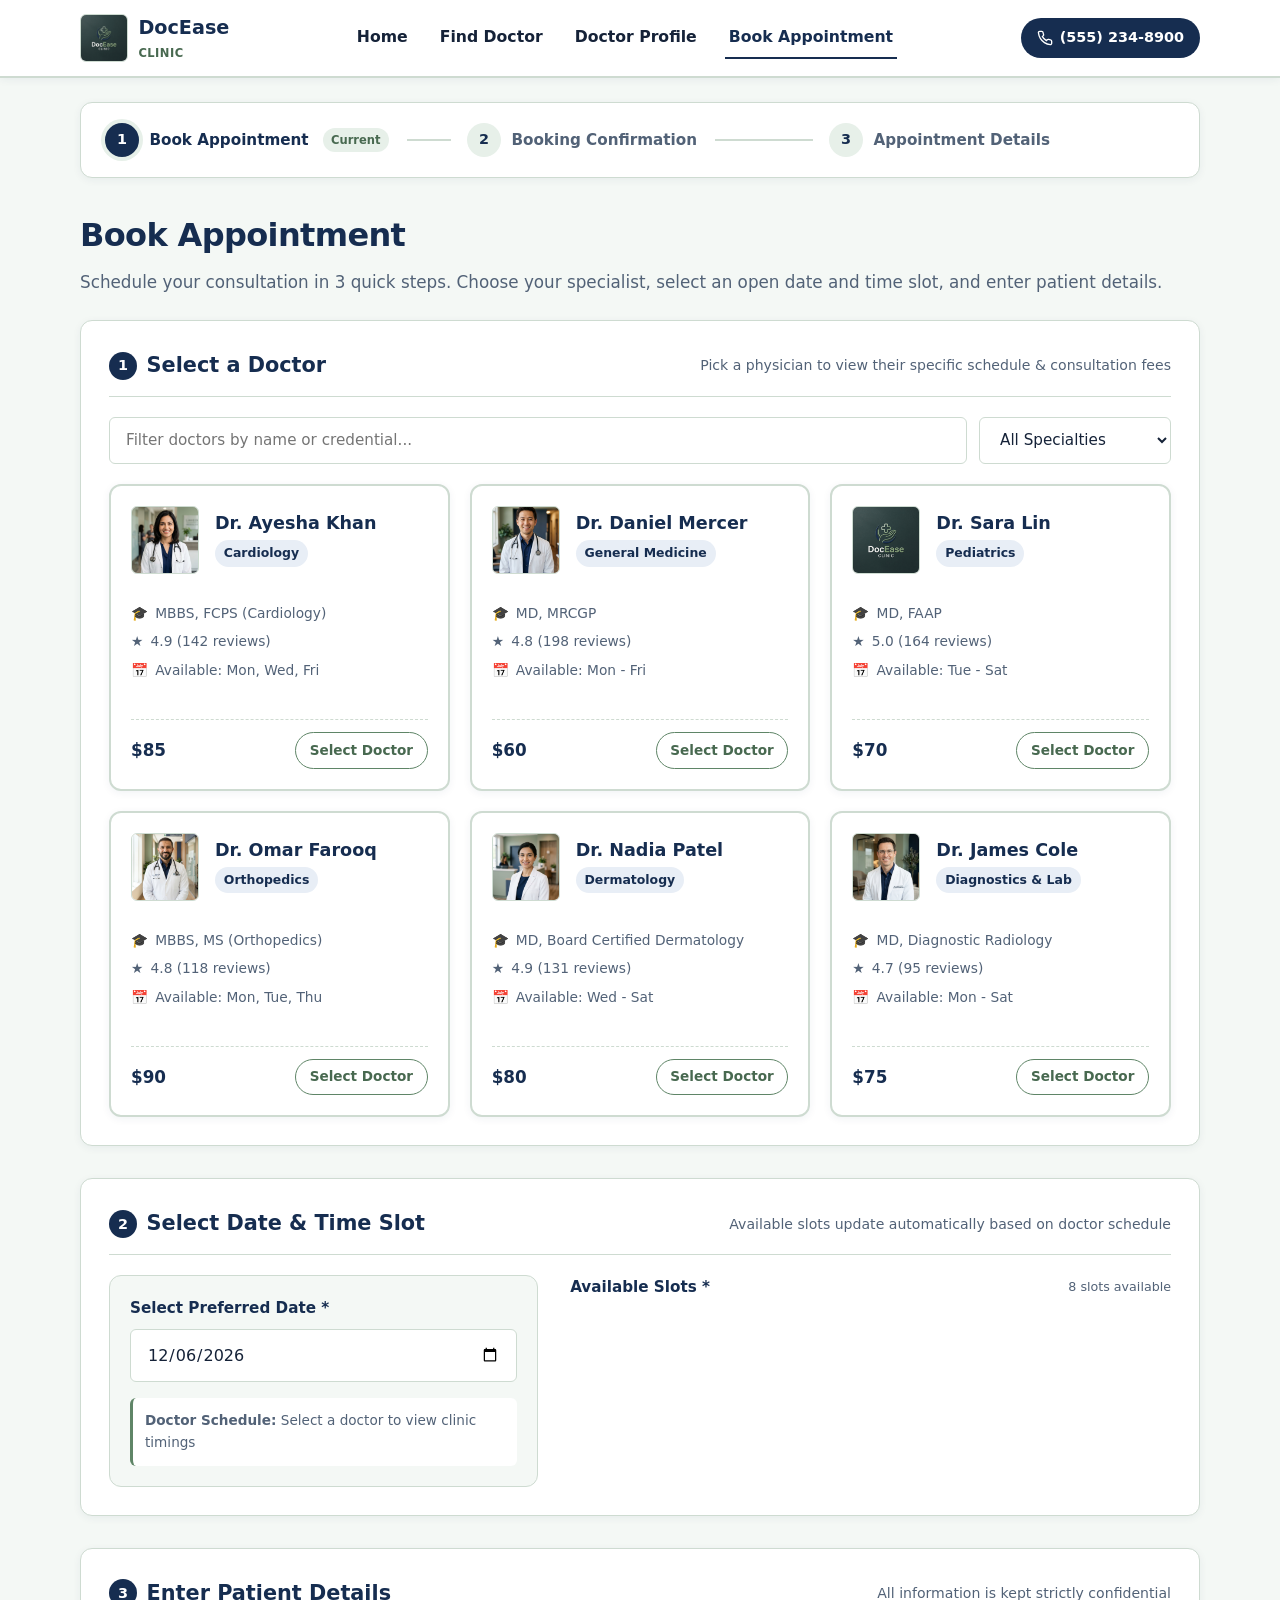
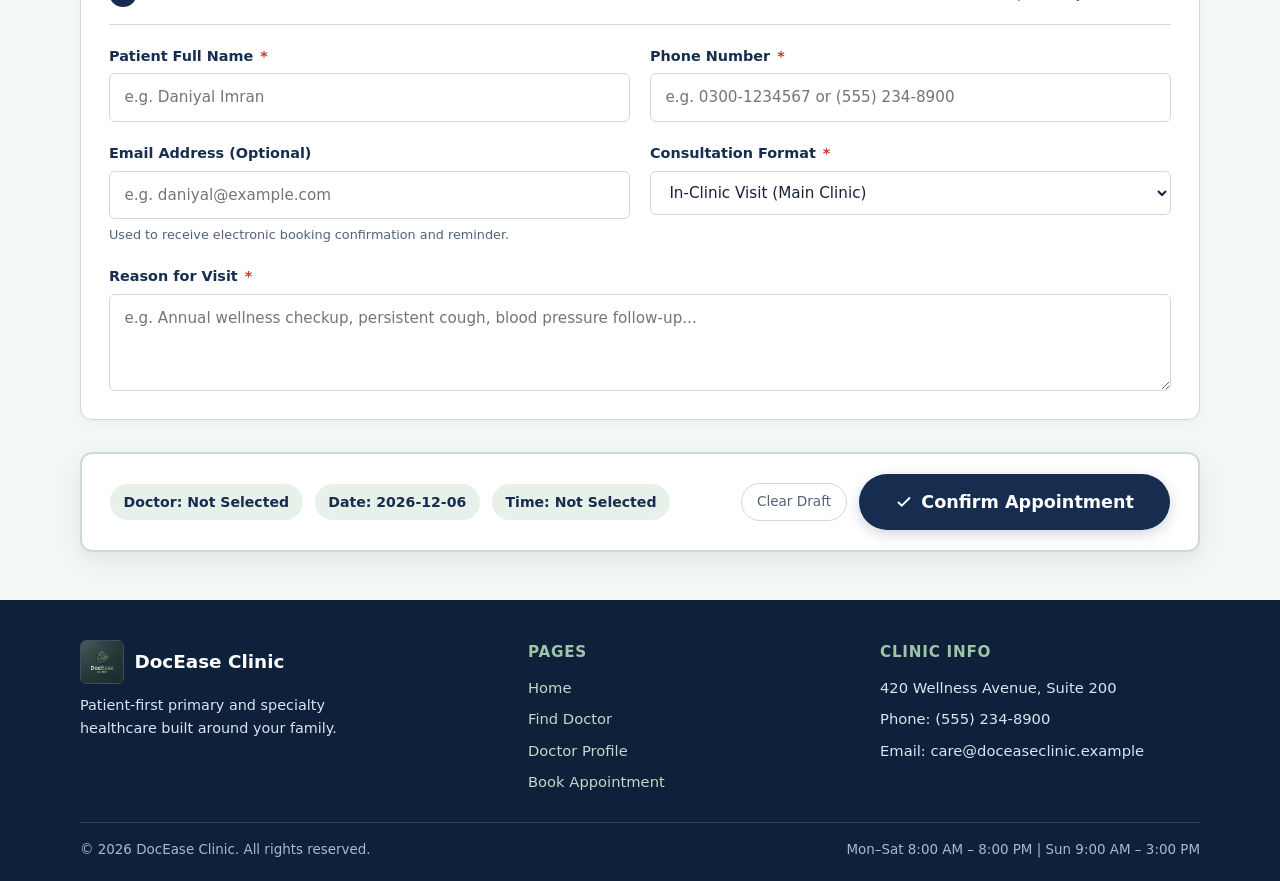
==== commit 922551c9: "Complete booking confirmation page" ====
--- a/book-appointment.html
+++ b/book-appointment.html
@@ -58,7 +58,7 @@
           </li>
           <li class="booking-step-item">
             <span class="booking-step-number">2</span>
-            <span>Booking Confirmed</span>
+            <span>Booking Confirmation</span>
           </li>
           <li class="booking-step-item">
             <span class="booking-step-number">3</span>
--- a/css/booking.css
+++ b/css/booking.css
@@ -630,6 +630,222 @@
 }
 
 /* --------------------------------------------------------------------------
+   Page 2: Booking Confirmation Layout (Matches Wireframe Prototype)
+   -------------------------------------------------------------------------- */
+.confirmation-container {
+  max-width: 720px;
+  margin: 1.5rem auto 3.5rem;
+}
+
+/* Card 1: Confirmed Status Card */
+.confirmed-status-card {
+  background: var(--color-surface);
+  border: 2px solid var(--color-border);
+  border-radius: var(--radius-md);
+  padding: 2.25rem 2rem;
+  text-align: center;
+  margin-bottom: 1.75rem;
+  box-shadow: var(--shadow-sm);
+  position: relative;
+}
+
+.confirmed-icon-circle {
+  width: 72px;
+  height: 72px;
+  border-radius: 50%;
+  background: var(--color-sage-light);
+  border: 3px solid var(--color-sage);
+  color: var(--color-sage-dark);
+  font-size: 2.4rem;
+  font-weight: 800;
+  display: inline-flex;
+  align-items: center;
+  justify-content: center;
+  margin-bottom: 1rem;
+  box-shadow: 0 4px 12px rgba(95, 133, 103, 0.15);
+}
+
+.confirmed-status-title {
+  font-size: 1.85rem;
+  font-weight: 800;
+  color: var(--color-navy);
+  margin: 0 0 0.5rem;
+  letter-spacing: -0.01em;
+}
+
+.confirmed-booking-id-row {
+  display: inline-flex;
+  align-items: center;
+  gap: 0.5rem;
+  background: var(--color-navy-soft);
+  color: var(--color-navy);
+  font-size: 1.15rem;
+  font-weight: 700;
+  padding: 0.45rem 1.25rem;
+  border-radius: var(--radius-pill);
+  border: 1.5px solid #cedbe8;
+  margin-top: 0.25rem;
+}
+
+.confirmed-booking-id-row strong {
+  color: var(--color-navy-dark);
+}
+
+/* Card 2: Summary Card */
+.confirmation-summary-card {
+  background: var(--color-surface);
+  border: 2px solid var(--color-border);
+  border-radius: var(--radius-md);
+  padding: 2.25rem 2.25rem 2rem;
+  box-shadow: var(--shadow-md);
+}
+
+.confirmation-summary-header {
+  display: flex;
+  align-items: center;
+  justify-content: space-between;
+  border-bottom: 2px solid var(--color-sage-light);
+  padding-bottom: 0.85rem;
+  margin-bottom: 1.5rem;
+}
+
+.confirmation-summary-title {
+  font-size: 1.4rem;
+  font-weight: 800;
+  color: var(--color-navy);
+  margin: 0;
+}
+
+.confirmation-status-pill {
+  font-size: 0.8rem;
+  font-weight: 700;
+  padding: 0.25rem 0.75rem;
+  border-radius: var(--radius-pill);
+  background: var(--color-sage-light);
+  color: var(--color-sage-dark);
+  text-transform: uppercase;
+  letter-spacing: 0.04em;
+}
+
+.summary-rows-list {
+  list-style: none;
+  padding: 0;
+  margin: 0 0 1.75rem;
+}
+
+.summary-data-row {
+  display: flex;
+  align-items: baseline;
+  justify-content: space-between;
+  gap: 1rem;
+  padding: 0.85rem 0;
+  border-bottom: 1px dashed var(--color-border);
+}
+
+.summary-data-row:last-child {
+  border-bottom: none;
+}
+
+.summary-data-label {
+  font-size: 0.95rem;
+  font-weight: 600;
+  color: var(--color-text-muted);
+  display: flex;
+  align-items: center;
+  gap: 0.4rem;
+}
+
+.summary-data-value {
+  font-size: 1.05rem;
+  font-weight: 700;
+  color: var(--color-navy);
+  text-align: right;
+  word-break: break-word;
+}
+
+/* Wireframe "Thank you!" Callout Box */
+.confirmation-thank-you-box {
+  background: var(--color-sage-tint);
+  border: 1.5px solid var(--color-border);
+  border-left: 4px solid var(--color-sage);
+  border-radius: var(--radius-sm);
+  padding: 1.1rem 1.25rem;
+  margin-bottom: 2rem;
+}
+
+.confirmation-thank-you-title {
+  font-size: 1.15rem;
+  font-weight: 700;
+  color: var(--color-navy);
+  margin: 0 0 0.35rem;
+}
+
+.confirmation-thank-you-text {
+  font-size: 0.9rem;
+  color: var(--color-text-muted);
+  margin: 0;
+  line-height: 1.55;
+}
+
+/* Two Action Buttons at Bottom of Summary Card */
+.confirmation-action-buttons {
+  display: flex;
+  gap: 1rem;
+  align-items: center;
+  justify-content: flex-end;
+  flex-wrap: wrap;
+  padding-top: 1rem;
+  border-top: 1px solid var(--color-border);
+}
+
+.btn-view-details {
+  display: inline-flex;
+  align-items: center;
+  gap: 0.5rem;
+  font-size: 1rem;
+  font-weight: 700;
+  padding: 0.85rem 1.75rem;
+  border-radius: var(--radius-pill);
+  background: var(--color-navy);
+  color: #ffffff;
+  border: 2px solid var(--color-navy);
+  text-decoration: none;
+  cursor: pointer;
+  transition: all 0.2s ease;
+  box-shadow: 0 2px 8px rgba(22, 45, 80, 0.15);
+}
+
+.btn-view-details:hover {
+  background: var(--color-sage-dark);
+  border-color: var(--color-sage-dark);
+  color: #ffffff;
+  transform: translateY(-1px);
+}
+
+.btn-book-another {
+  display: inline-flex;
+  align-items: center;
+  gap: 0.5rem;
+  font-size: 1rem;
+  font-weight: 700;
+  padding: 0.85rem 1.75rem;
+  border-radius: var(--radius-pill);
+  background: #ffffff;
+  color: var(--color-navy);
+  border: 2px solid var(--color-navy);
+  text-decoration: none;
+  cursor: pointer;
+  transition: all 0.2s ease;
+}
+
+.btn-book-another:hover {
+  background: var(--color-sage-light);
+  border-color: var(--color-sage);
+  color: var(--color-navy);
+  transform: translateY(-1px);
+}
+
+/* --------------------------------------------------------------------------
    Responsive Rules
    -------------------------------------------------------------------------- */
 @media (max-width: 900px) {
